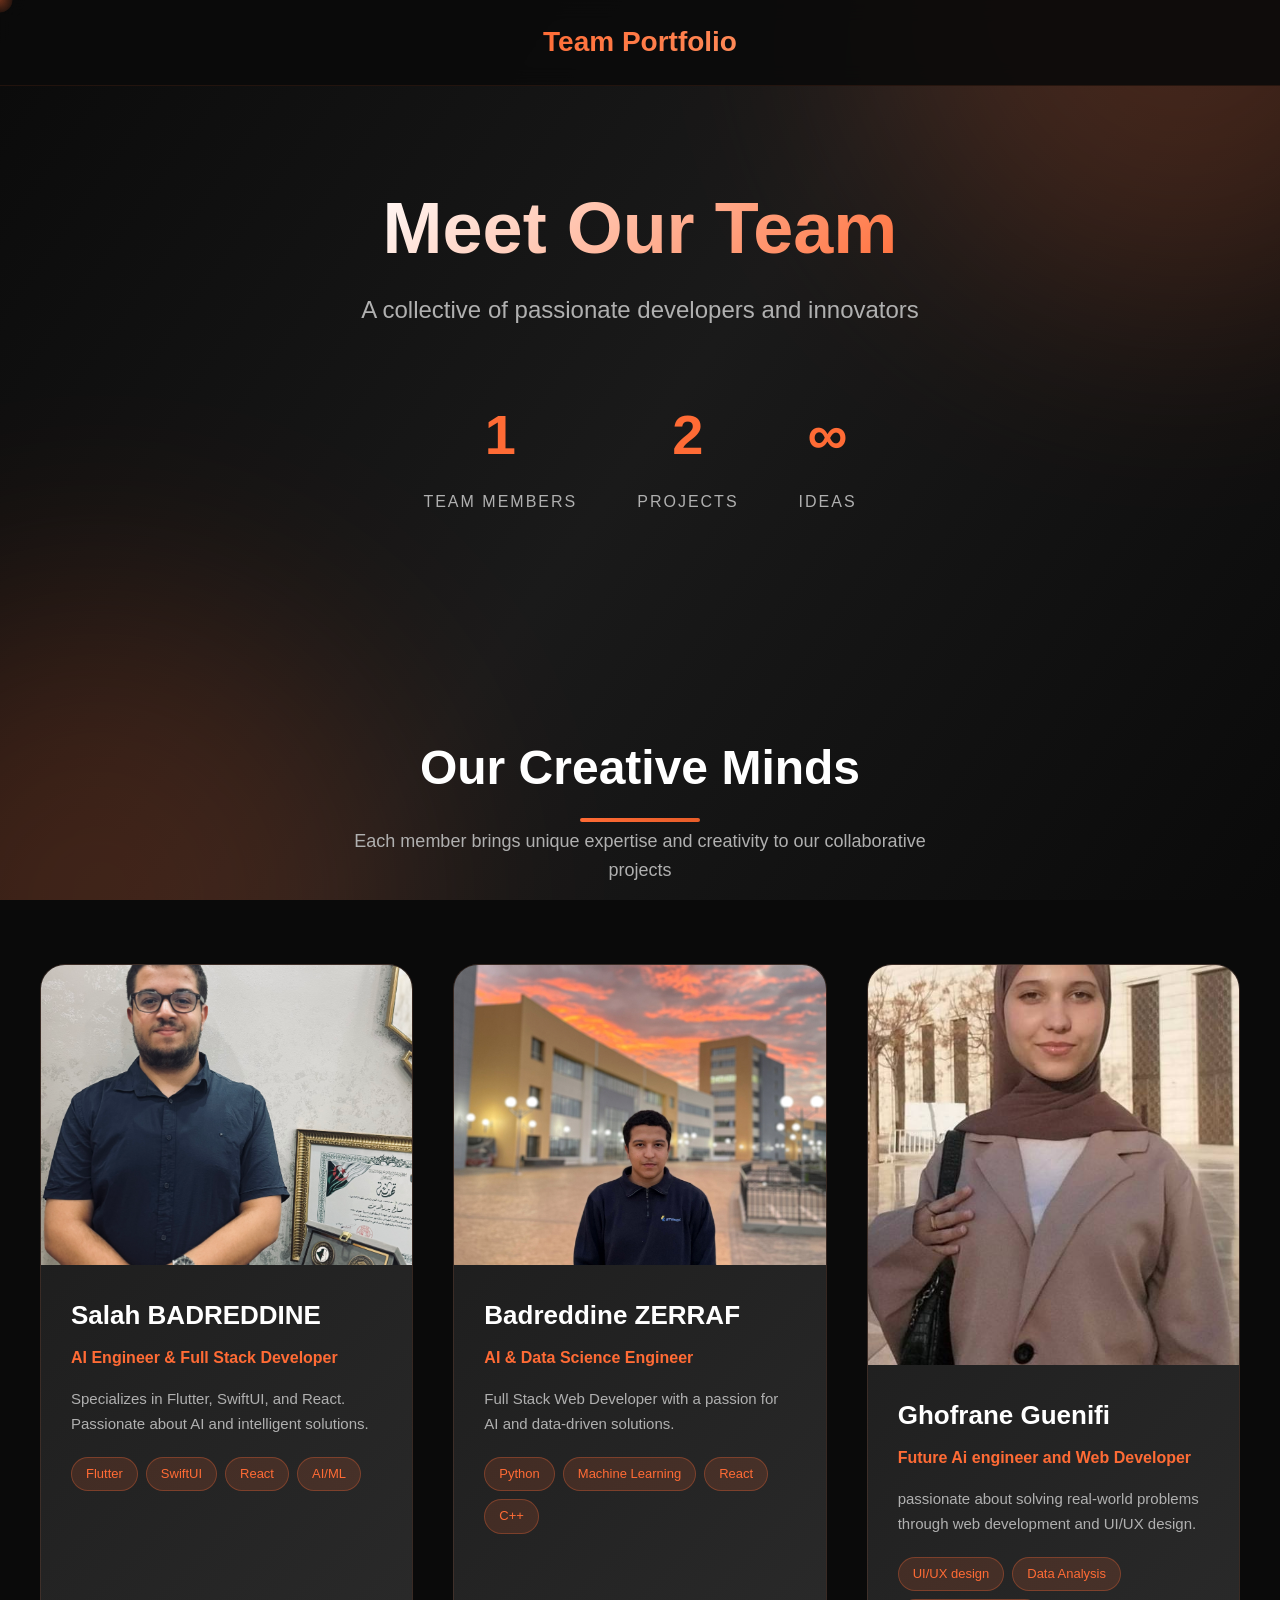
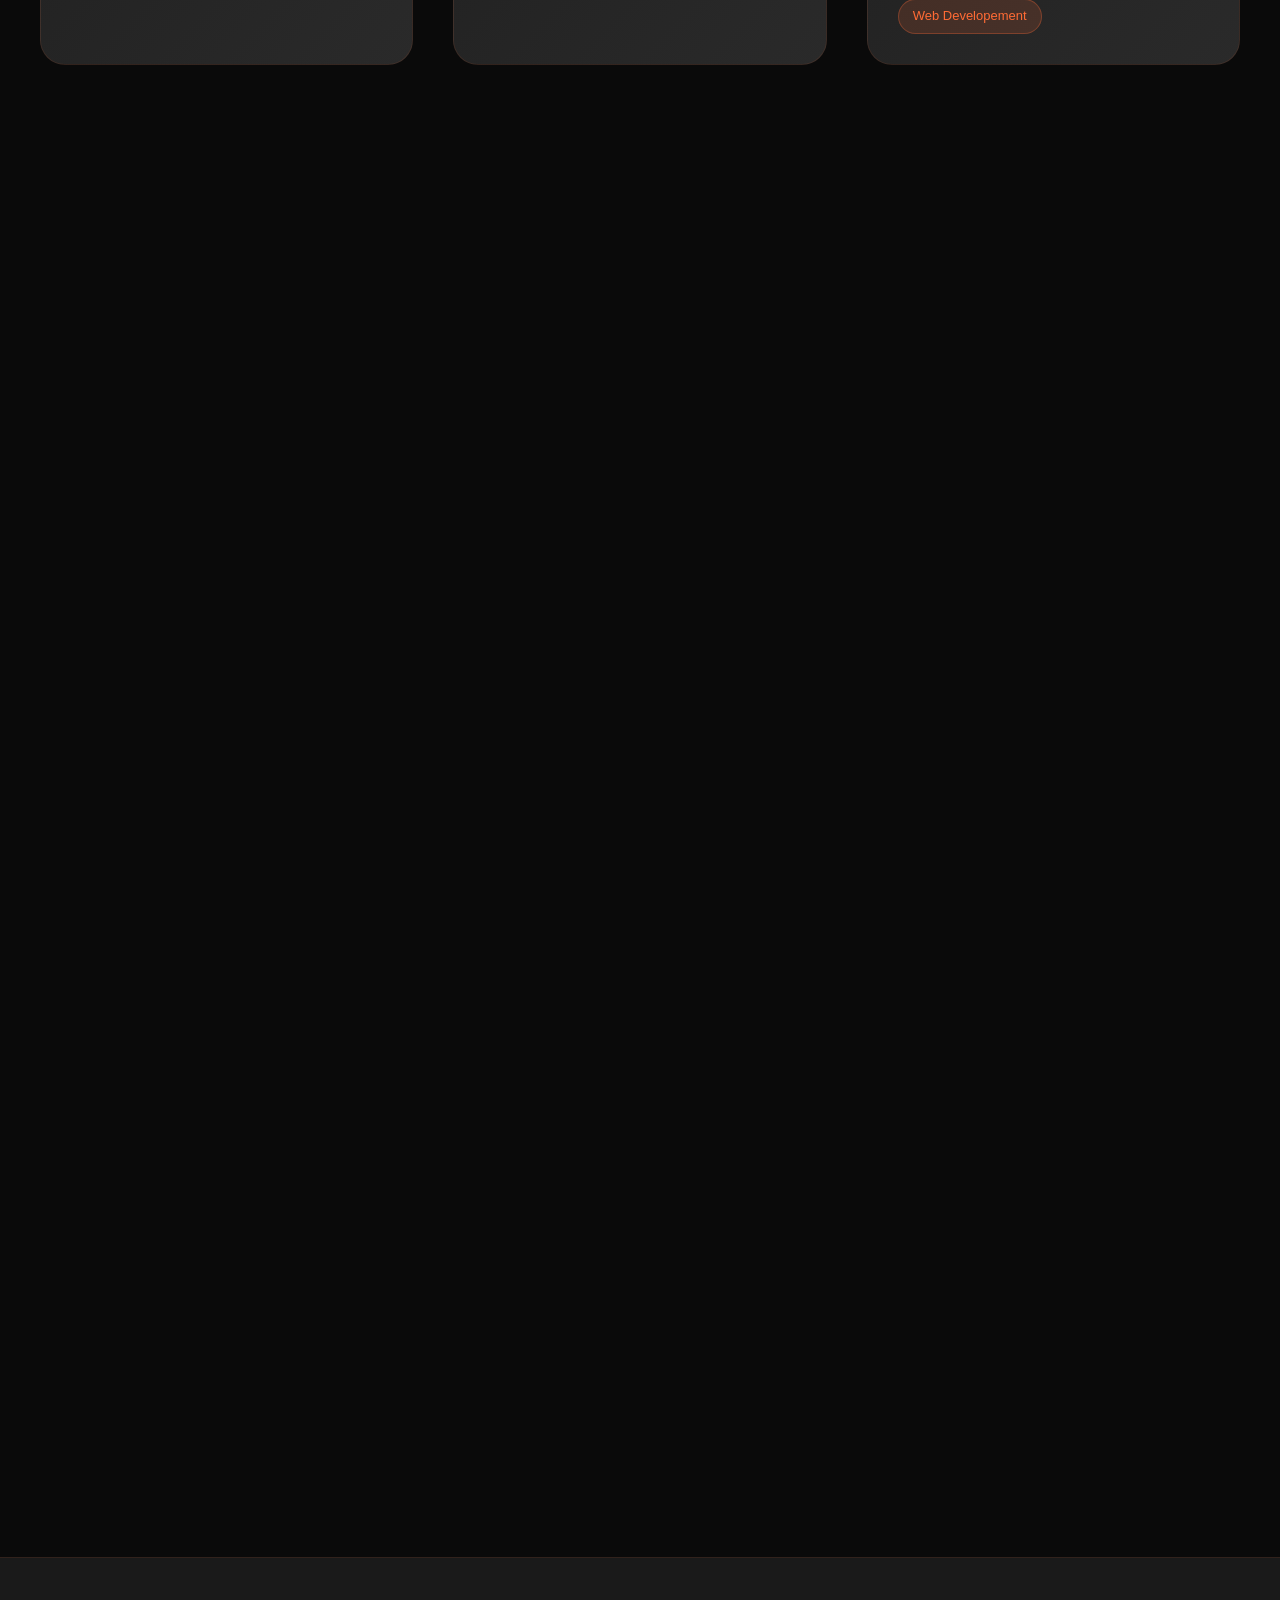
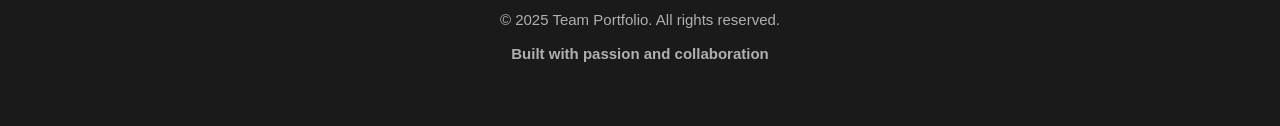
==== index.html @ 2a1b8d7b "fix: merge error" ====
<!DOCTYPE html>
<html lang="en">
<head>
    <meta charset="UTF-8">
    <meta name="viewport" content="width=device-width, initial-scale=1.0">
    <title>Our Team - Portfolio</title>
    <link rel="stylesheet" href="./style.css">
</head>
<body>
    <!-- Animated Background -->
    <div class="bg-animation"></div>
    
    <!-- Navigation -->
    <nav class="navbar">
        <div class="nav-container">
            <div class="logo">Team Portfolio</div>
        </div>
    </nav>

    <!-- Hero Section -->
    <section class="hero">
        <div class="hero-content">
            <h1 class="main-title">Meet Our Team</h1>
            <p class="hero-subtitle">A collective of passionate developers and innovators</p>
            <div class="team-stats">
                <div class="stat">
                    <span class="stat-number">5</span>
                    <span class="stat-label">Team Members</span>
                </div>
                <div class="stat">
                    <span class="stat-number">10+</span>
                    <span class="stat-label">Projects</span>
                </div>
                <div class="stat">
                    <span class="stat-number">∞</span>
                    <span class="stat-label">Ideas</span>
                </div>
            </div>
        </div>
    </section>

    <!-- Team Members Section -->
    <section class="team-section">
        <div class="container">
            <h2 class="section-title">Our Creative Minds</h2>
            <p class="section-description">Each member brings unique expertise and creativity to our collaborative projects</p>
            
            <div class="team-grid">
                <!-- Member 1 - Salah -->
                <a href="./profiles/salah-badreddine.html" class="member-card">
                    <div class="member-image">
                        <img src="./assets/salah.jpg">
                        <div class="member-overlay">
                            <span class="view-portfolio">View Portfolio →</span>
                        </div>
                    </div>
                    <div class="member-info">
                        <h3>Salah BADREDDINE</h3>
                        <p class="member-role">AI Engineer & Full Stack Developer</p>
                        <p class="member-bio">Specializes in Flutter, SwiftUI, and React. Passionate about AI and intelligent solutions.</p>
                        <div class="member-tags">
                            <span class="tag">Flutter</span>
                            <span class="tag">SwiftUI</span>
                            <span class="tag">React</span>
                            <span class="tag">AI/ML</span>
                        </div>
                    </div>
                </a>

                <!-- Member 2 - Badr-eddine -->
                <a href="./profiles/badreddine-zerraf.html" class="member-card">
                    <div class="member-image">
                        <img src="./assets/Badreddine.jpg" alt="Badreddine Zerraf">
                        <div class="member-overlay">
                            <span class="view-portfolio">View Portfolio →</span>
                        </div>
                    </div>
                    <div class="member-info">
                        <h3>Badreddine ZERRAF</h3>
                        <p class="member-role">AI & Data Science Engineer</p>
                        <p class="member-bio">Full Stack Web Developer with a passion for AI and data-driven solutions.</p>
                        <div class="member-tags">
                            <span class="tag">Python</span>
                            <span class="tag">Machine Learning</span>
                            <span class="tag">React</span>
                            <span class="tag">C++</span>
                        </div>
                    </div>
                </a>

                <!-- Member 3 - Placeholder -->
                <a href="./profiles/ghofraneGuenifi.html" class="member-card">
                    <div class="ghofrane-img">
                        <img src="./assets/ghofrane2.jpg">
                        <div class="member-overlay">
                            <span class="view-portfolio">View Portfolio →</span>
                        </div>
                    </div>
                    <div class="member-info">
                        <h3>Ghofrane Guenifi</h3>
                        <p class="member-role">Future Ai engineer and Web Developer</p>
                        <p class="member-bio">passionate about solving real-world problems through web development and UI/UX design.</p>
                        <div class="member-tags">
                            <span class="tag">UI/UX design</span>
                            <span class="tag">Data Analysis</span>
                            <span class="tag">Web Developement</span>
                        </div>
                    </div>
                </a>

                <!-- Member 4 - Placeholder -->
                <a href="./profiles/hassib-tibbeche.html" class="member-card">
                    <div class="member-image">
                        <img src="./assets/hassib-tibbeche.jpg" alt="Abdelhassib Tibbeche">
                        <div class="member-overlay">
                            <span class="view-portfolio">View Portfolio →</span>
                        </div>
                    </div>
                    <div class="member-info">
                        <h3>Abdelhassib Tibbeche</h3>
                        <p class="member-role">Engineer , Web developer ,data scientist</p>
                        <p class="member-bio">Computer Science student focused on web development and practical machine learning. I like clean design, fast code and well-documented projects</p>
                        <div class="member-tags">
                            <span class="tag">Python</span>
                            <span class="tag">Machine Learning</span>
                            <span class="tag">React</span>
                            <span class="tag">C++</span>
                        </div>
                    </div>
                </a>

                <!-- Member 5 - Placeholder -->
                <a href="#" class="member-card">
                    <div class="member-image">
                        <div class="member-overlay">
                            <span class="view-portfolio">View Portfolio →</span>
                        </div>
                        <div class="member-avatar">
                            <span class="avatar-text">TM</span>
                        </div>
                    </div>
                    <div class="member-info">
                        <h3>Team Member 5</h3>
                        <p class="member-role">Role</p>
                        <p class="member-bio">Role Description</p>
                        <div class="member-tags">
                            <span class="tag">Skill 1</span>
                            <span class="tag">Skill 2</span>
                            <span class="tag">Skill 3</span>
                        </div>
                    </div>
                </a>
            </div>
        </div>
    </section>

    <!-- Collaboration Section -->
    <section class="collaboration">
        <div class="container">
            <h2 class="section-title">Collaboration is Our Strength</h2>
            <div class="collab-content">
                <div class="collab-card">
                    <div class="collab-icon">🚀</div>
                    <h3>Innovation First</h3>
                    <p>We push boundaries and explore cutting-edge technologies to deliver exceptional results.</p>
                </div>
                <div class="collab-card">
                    <div class="collab-icon">🤝</div>
                    <h3>Team Synergy</h3>
                    <p>Our diverse skills complement each other, creating a powerhouse of creativity and technical excellence.</p>
                </div>
                <div class="collab-card">
                    <div class="collab-icon">💡</div>
                    <h3>Continuous Learning</h3>
                    <p>We grow together, sharing knowledge and staying ahead in the ever-evolving tech landscape.</p>
                </div>
            </div>
        </div>
    </section>

    <!-- Footer -->
    <footer class="footer">
        <div class="container">
            <p>&copy; 2025 Team Portfolio. All rights reserved.</p>
            <p class="footer-note">Built with passion and collaboration</p>
        </div>
    </footer>

    <script src="./script.js"></script>
</body>
</html>
---- style.css ----
* {
    margin: 0;
    padding: 0;
    box-sizing: border-box;
}

:root {
    --primary-orange: #ff6b35;
    --dark-orange: #e85d29;
    --light-orange: #ff8c5a;
    --black: #0a0a0a;
    --dark-gray: #1a1a1a;
    --mid-gray: #2a2a2a;
    --light-gray: #3a3a3a;
    --text-white: #ffffff;
    --text-gray: #b0b0b0;
}

body {
    font-family: 'Segoe UI', Tahoma, Geneva, Verdana, sans-serif;
    background-color: var(--black);
    color: var(--text-white);
    overflow-x: hidden;
    line-height: 1.6;
}

.container {
    max-width: 1400px;
    margin: 0 auto;
    padding: 0 20px;
}

/* Animated Background */
.bg-animation {
    position: fixed;
    top: 0;
    left: 0;
    width: 100%;
    height: 100%;
    z-index: -1;
    background: linear-gradient(125deg, var(--black) 0%, var(--dark-gray) 50%, var(--black) 100%);
    overflow: hidden;
}

.bg-animation::before,
.bg-animation::after {
    content: '';
    position: absolute;
    width: 600px;
    height: 600px;
    border-radius: 50%;
    filter: blur(120px);
    opacity: 0.2;
    animation: float 25s infinite ease-in-out;
}

.bg-animation::before {
    background: var(--primary-orange);
    top: -300px;
    right: -200px;
    animation-delay: 0s;
}

.bg-animation::after {
    background: var(--dark-orange);
    bottom: -300px;
    left: -200px;
    animation-delay: 12s;
}

@keyframes float {
    0%, 100% { transform: translate(0, 0) scale(1); }
    33% { transform: translate(-150px, 100px) scale(1.2); }
    66% { transform: translate(150px, -100px) scale(0.8); }
}

/* Navigation */
.navbar {
    position: fixed;
    top: 0;
    width: 100%;
    background: rgba(10, 10, 10, 0.9);
    backdrop-filter: blur(10px);
    padding: 20px 0;
    z-index: 1000;
    border-bottom: 1px solid rgba(255, 107, 53, 0.1);
}

.nav-container {
    max-width: 1400px;
    margin: 0 auto;
    padding: 0 20px;
    display: flex;
    justify-content: center;
    align-items: center;
}

.logo {
    font-size: 28px;
    font-weight: bold;
    background: linear-gradient(135deg, var(--primary-orange), var(--light-orange));
    -webkit-background-clip: text;
    -webkit-text-fill-color: transparent;
    background-clip: text;
}

/* Hero Section */
.hero {
    min-height: 70vh;
    display: flex;
    align-items: center;
    justify-content: center;
    padding: 150px 20px 80px;
    text-align: center;
}

.hero-content {
    max-width: 900px;
    animation: fadeInUp 1s ease-out;
}

.main-title {
    font-size: 72px;
    font-weight: 900;
    margin-bottom: 20px;
    background: linear-gradient(135deg, var(--text-white), var(--primary-orange));
    -webkit-background-clip: text;
    -webkit-text-fill-color: transparent;
    background-clip: text;
    line-height: 1.2;
}

.hero-subtitle {
    font-size: 24px;
    color: var(--text-gray);
    margin-bottom: 60px;
}

.team-stats {
    display: flex;
    justify-content: center;
    gap: 60px;
    flex-wrap: wrap;
}

.stat {
    display: flex;
    flex-direction: column;
    align-items: center;
}

.stat-number {
    font-size: 56px;
    font-weight: 900;
    color: var(--primary-orange);
    margin-bottom: 10px;
}

.stat-label {
    font-size: 16px;
    color: var(--text-gray);
    text-transform: uppercase;
    letter-spacing: 2px;
}

@keyframes fadeInUp {
    from {
        opacity: 0;
        transform: translateY(40px);
    }
    to {
        opacity: 1;
        transform: translateY(0);
    }
}

/* Team Section */
.team-section {
    padding: 100px 20px;
}

.section-title {
    font-size: 48px;
    text-align: center;
    margin-bottom: 20px;
    position: relative;
}

.section-title::after {
    content: '';
    position: absolute;
    bottom: -15px;
    left: 50%;
    transform: translateX(-50%);
    width: 120px;
    height: 4px;
    background: linear-gradient(90deg, var(--primary-orange), var(--dark-orange));
    border-radius: 2px;
}

.section-description {
    text-align: center;
    font-size: 18px;
    color: var(--text-gray);
    max-width: 600px;
    margin: 0 auto 80px;
}

.team-grid {
    display: grid;
    grid-template-columns: repeat(3, 1fr);
    gap: 40px;
    margin-top: 60px;
    max-width: 1200px;
    margin-left: auto;
    margin-right: auto;
}

.team-grid .member-card {
    width: 100%;
    max-width: none;
}

.team-grid .member-card:nth-child(4) {
    grid-column: 1 / 2;
}

.team-grid .member-card:nth-child(5) {
    grid-column: 2 / 3;
}

.member-card {
    background: linear-gradient(135deg, var(--dark-gray), var(--mid-gray));
    border-radius: 25px;
    overflow: hidden;
    transition: all 0.4s cubic-bezier(0.4, 0, 0.2, 1);
    border: 1px solid rgba(255, 107, 53, 0.1);
    text-decoration: none;
    display: block;
    position: relative;
}

.member-card::before {
    content: '';
    position: absolute;
    top: 0;
    left: 0;
    right: 0;
    bottom: 0;
    background: linear-gradient(135deg, rgba(255, 107, 53, 0.1), transparent);
    opacity: 0;
    transition: opacity 0.4s;
    pointer-events: none;
}

.member-card:hover {
    transform: translateY(-15px) scale(1.02);
    border-color: var(--primary-orange);
    box-shadow: 0 25px 60px rgba(255, 107, 53, 0.3);
}

.member-card:hover::before {
    opacity: 1;
}

.member-image {
    height: 300px;
    background: linear-gradient(135deg, var(--light-gray), var(--dark-gray));
    position: relative;
    overflow: hidden;
    display: flex;
    align-items: center;
    justify-content: center;
}

.ghofrane-img {
    height: 400px;
    background: linear-gradient(135deg, var(--light-gray), var(--dark-gray));
    position: relative;
    overflow: hidden;
    display: flex;
    align-items: center;
    justify-content: center;
}


.member-image img {
    width: 100%;
    height: 100%;
    object-fit: cover;
    position: absolute;
    top: 0;
    left: 0;
    z-index: 1;
}

.ghofrane-img img{
    width: 100%;
    height: 100%;
    object-fit: cover;
    position: absolute;
    top: 0;
    left: 0;
    z-index: 1;
}

.member-avatar {
    width: 150px;
    height: 150px;
    border-radius: 50%;
    background: linear-gradient(135deg, var(--primary-orange), var(--dark-orange));
    display: flex;
    align-items: center;
    justify-content: center;
    box-shadow: 0 20px 40px rgba(255, 107, 53, 0.4);
    transition: all 0.4s;
    position: relative;
    z-index: 2;
}

.member-card:hover .member-avatar {
    transform: scale(1.1) rotate(5deg);
}

.avatar-text {
    font-size: 48px;
    font-weight: 900;
    color: var(--text-white);
}

.member-overlay {
    position: absolute;
    top: 0;
    left: 0;
    right: 0;
    bottom: 0;
    background: rgba(255, 107, 53, 0.95);
    display: flex;
    align-items: center;
    justify-content: center;
    opacity: 0;
    transition: opacity 0.4s;
    z-index: 3;
}

.member-card:hover .member-overlay {
    opacity: 1;
}

.view-portfolio {
    color: var(--text-white);
    font-size: 20px;
    font-weight: 700;
    letter-spacing: 1px;
}

.member-info {
    padding: 30px;
}

.member-info h3 {
    font-size: 26px;
    margin-bottom: 8px;
    color: var(--text-white);
}

.member-role {
    color: var(--primary-orange);
    font-size: 16px;
    font-weight: 600;
    margin-bottom: 15px;
}

.member-bio {
    color: var(--text-gray);
    font-size: 15px;
    line-height: 1.7;
    margin-bottom: 20px;
}

.member-tags {
    display: flex;
    gap: 8px;
    flex-wrap: wrap;
}

.tag {
    background: rgba(255, 107, 53, 0.15);
    color: var(--primary-orange);
    padding: 6px 14px;
    border-radius: 20px;
    font-size: 13px;
    border: 1px solid rgba(255, 107, 53, 0.3);
    font-weight: 500;
}

/* Collaboration Section */
.collaboration {
    padding: 100px 20px;
    background: linear-gradient(180deg, var(--black) 0%, var(--dark-gray) 100%);
}

.collab-content {
    display: grid;
    grid-template-columns: repeat(auto-fit, minmax(300px, 1fr));
    gap: 40px;
    margin-top: 60px;
}

.collab-card {
    background: linear-gradient(135deg, var(--dark-gray), var(--mid-gray));
    padding: 50px 40px;
    border-radius: 25px;
    text-align: center;
    transition: all 0.4s;
    border: 1px solid rgba(255, 107, 53, 0.1);
}

.collab-card:hover {
    transform: translateY(-10px);
    border-color: var(--primary-orange);
    box-shadow: 0 20px 50px rgba(255, 107, 53, 0.3);
}

.collab-icon {
    font-size: 60px;
    margin-bottom: 25px;
}

.collab-card h3 {
    font-size: 24px;
    margin-bottom: 15px;
    color: var(--text-white);
}

.collab-card p {
    color: var(--text-gray);
    line-height: 1.8;
    font-size: 16px;
}

/* Footer */
.footer {
    padding: 50px 20px;
    text-align: center;
    border-top: 1px solid rgba(255, 107, 53, 0.1);
    background: var(--dark-gray);
}

.footer p {
    color: var(--text-gray);
    margin-bottom: 10px;
    font-size: 15px;
}

.footer-note {
    color: var(--primary-orange);
    font-size: 14px;
    font-weight: 600;
}

/* Responsive Design */
@media (max-width: 1024px) {
    .team-grid {
        grid-template-columns: repeat(2, 1fr);
    }
    
    .team-grid .member-card:nth-child(4) {
        grid-column: 1 / 2;
    }
    
    .team-grid .member-card:nth-child(5) {
        grid-column: 2 / 3;
    }
}

@media (max-width: 768px) {
    .main-title {
        font-size: 48px;
    }

    .hero-subtitle {
        font-size: 18px;
    }

    .team-stats {
        gap: 40px;
    }

    .stat-number {
        font-size: 42px;
    }

    .section-title {
        font-size: 36px;
    }

    .team-grid {
        grid-template-columns: 1fr;
        gap: 30px;
    }
    
    .team-grid .member-card:nth-child(4),
    .team-grid .member-card:nth-child(5) {
        grid-column: 1;
    }

    .collab-content {
        grid-template-columns: 1fr;
    }

    .member-avatar {
        width: 120px;
        height: 120px;
    }

    .avatar-text {
        font-size: 40px;
    }
}

@media (max-width: 480px) {
    .main-title {
        font-size: 36px;
    }

    .hero {
        min-height: 60vh;
        padding: 120px 20px 60px;
    }

    .team-stats {
        flex-direction: column;
        gap: 30px;
    }
}
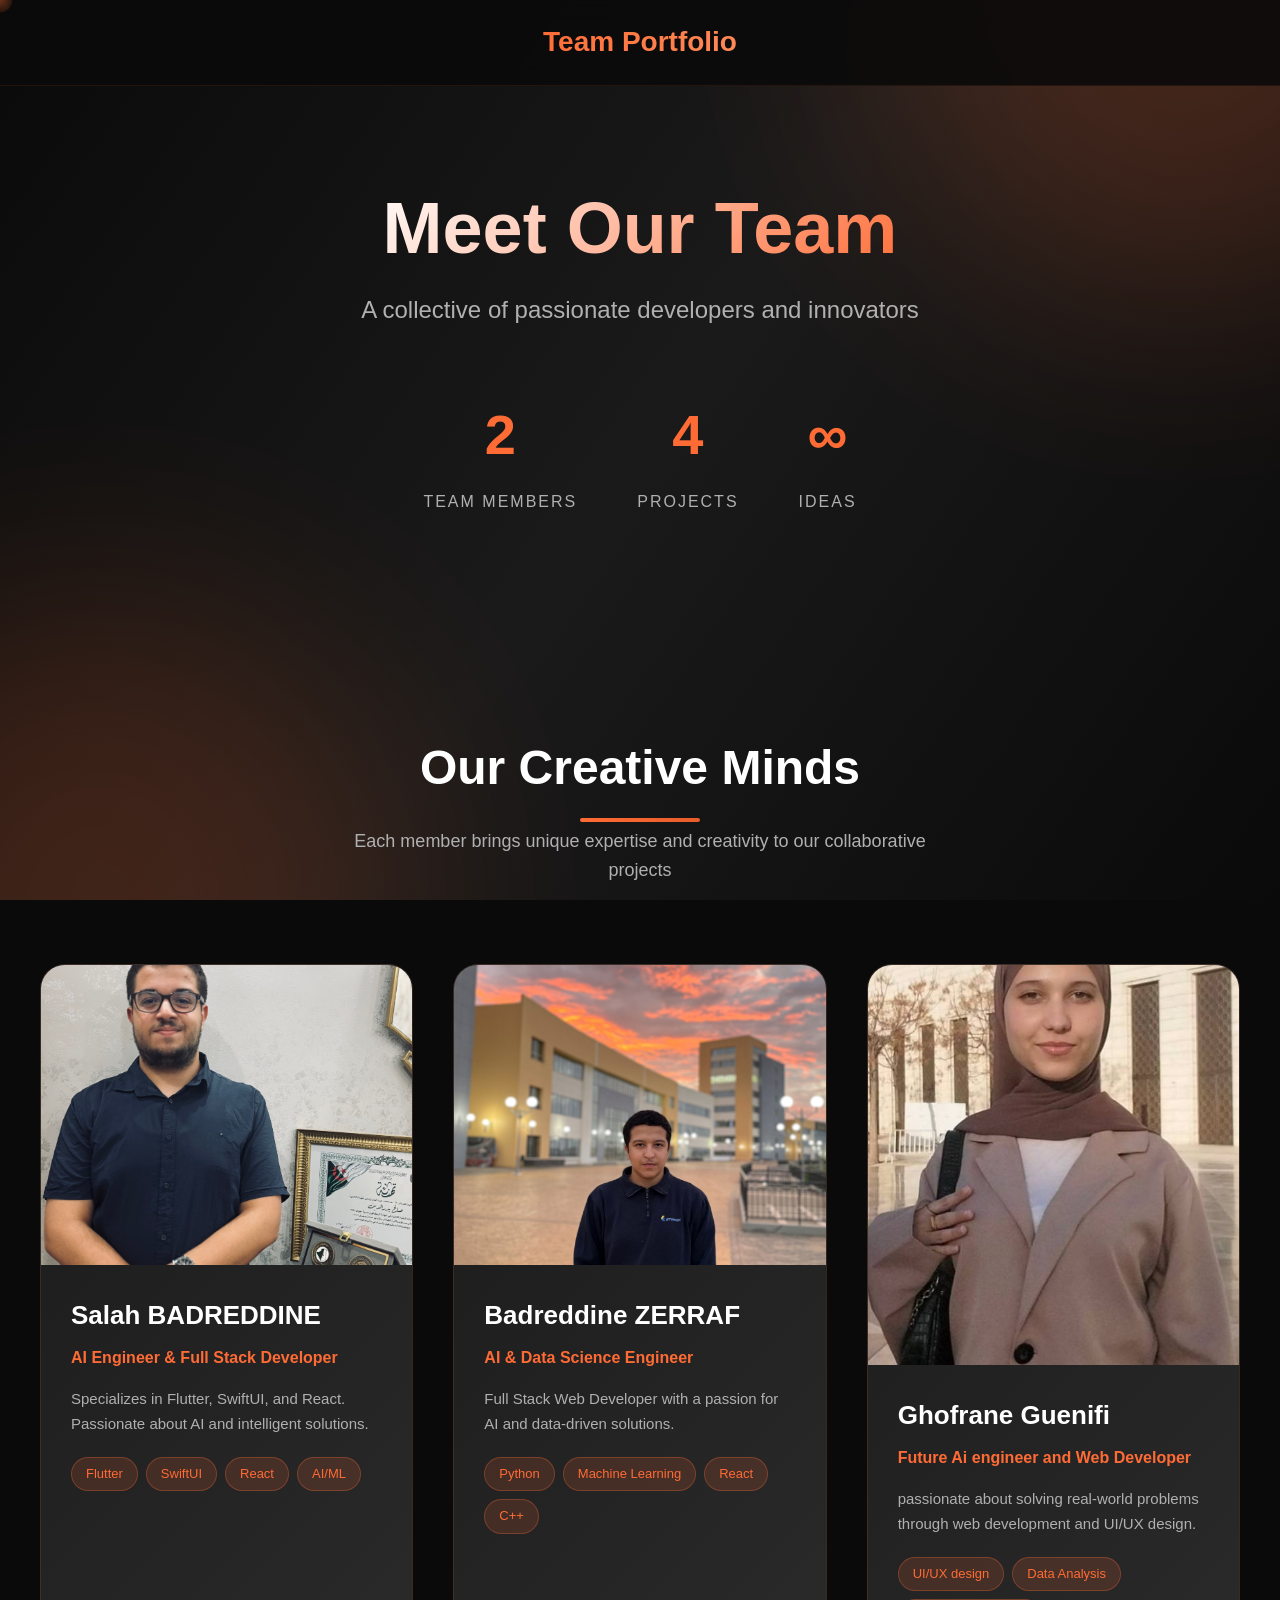
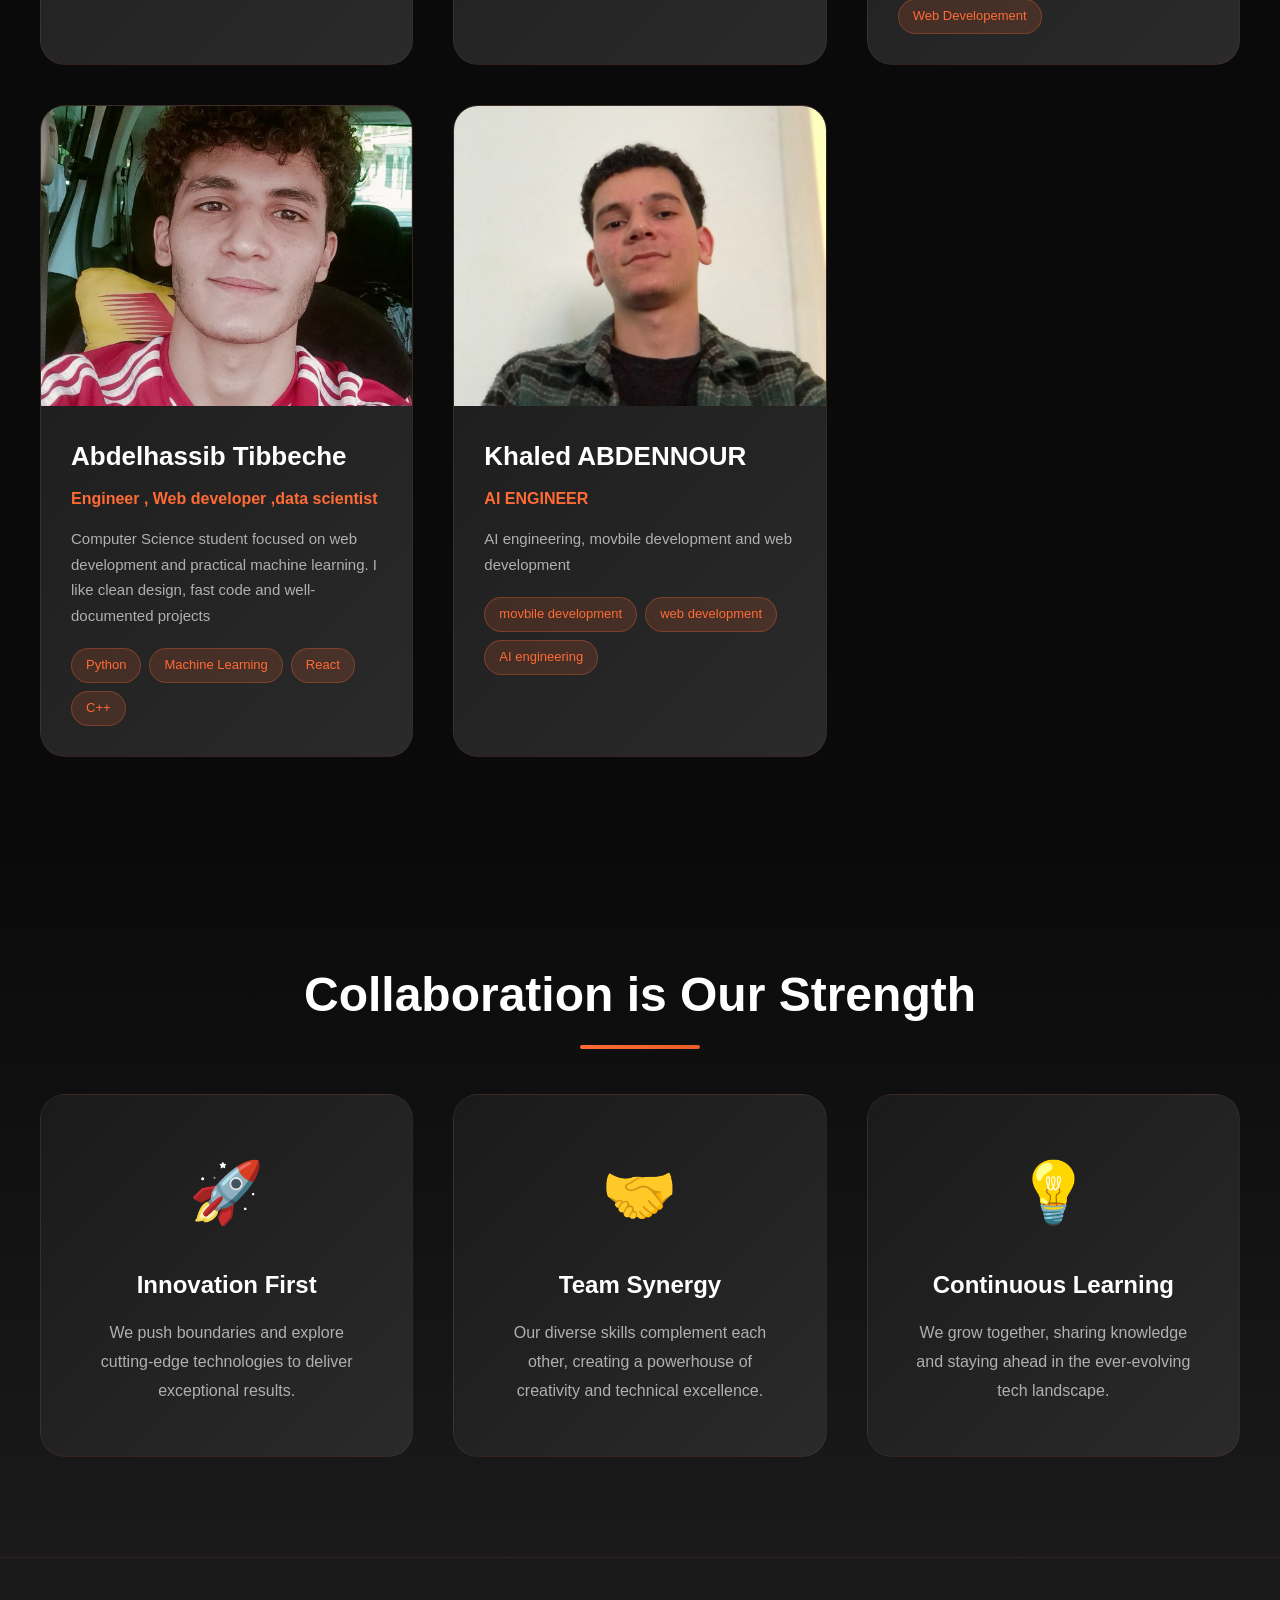
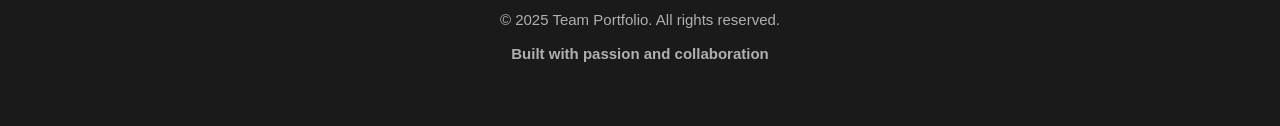
==== commit 28f91268: "fix:added the path for the portfolio page and photo profile" ====
--- a/index.html
+++ b/index.html
@@ -129,24 +129,22 @@
                     </div>
                 </a>
 
-                <!-- Member 5 - Placeholder -->
-                <a href="#" class="member-card">
+                <!-- Member 5 - khaled -->
+                <a href="./profiles/khaled-abdennour.html" class="member-card">
                     <div class="member-image">
+                        <img src="./assets/khaled.jpg" alt="Abdelhassib Tibbeche">
                         <div class="member-overlay">
                             <span class="view-portfolio">View Portfolio →</span>
                         </div>
-                        <div class="member-avatar">
-                            <span class="avatar-text">TM</span>
-                        </div>
                     </div>
                     <div class="member-info">
-                        <h3>Team Member 5</h3>
-                        <p class="member-role">Role</p>
-                        <p class="member-bio">Role Description</p>
+                        <h3>Khaled ABDENNOUR</h3>
+                        <p class="member-role">AI ENGINEER</p>
+                        <p class="member-bio">AI engineering, movbile development and web development </p>
                         <div class="member-tags">
-                            <span class="tag">Skill 1</span>
-                            <span class="tag">Skill 2</span>
-                            <span class="tag">Skill 3</span>
+                            <span class="tag">movbile development</span>
+                            <span class="tag">web development</span>
+                            <span class="tag">AI engineering</span>
                         </div>
                     </div>
                 </a>
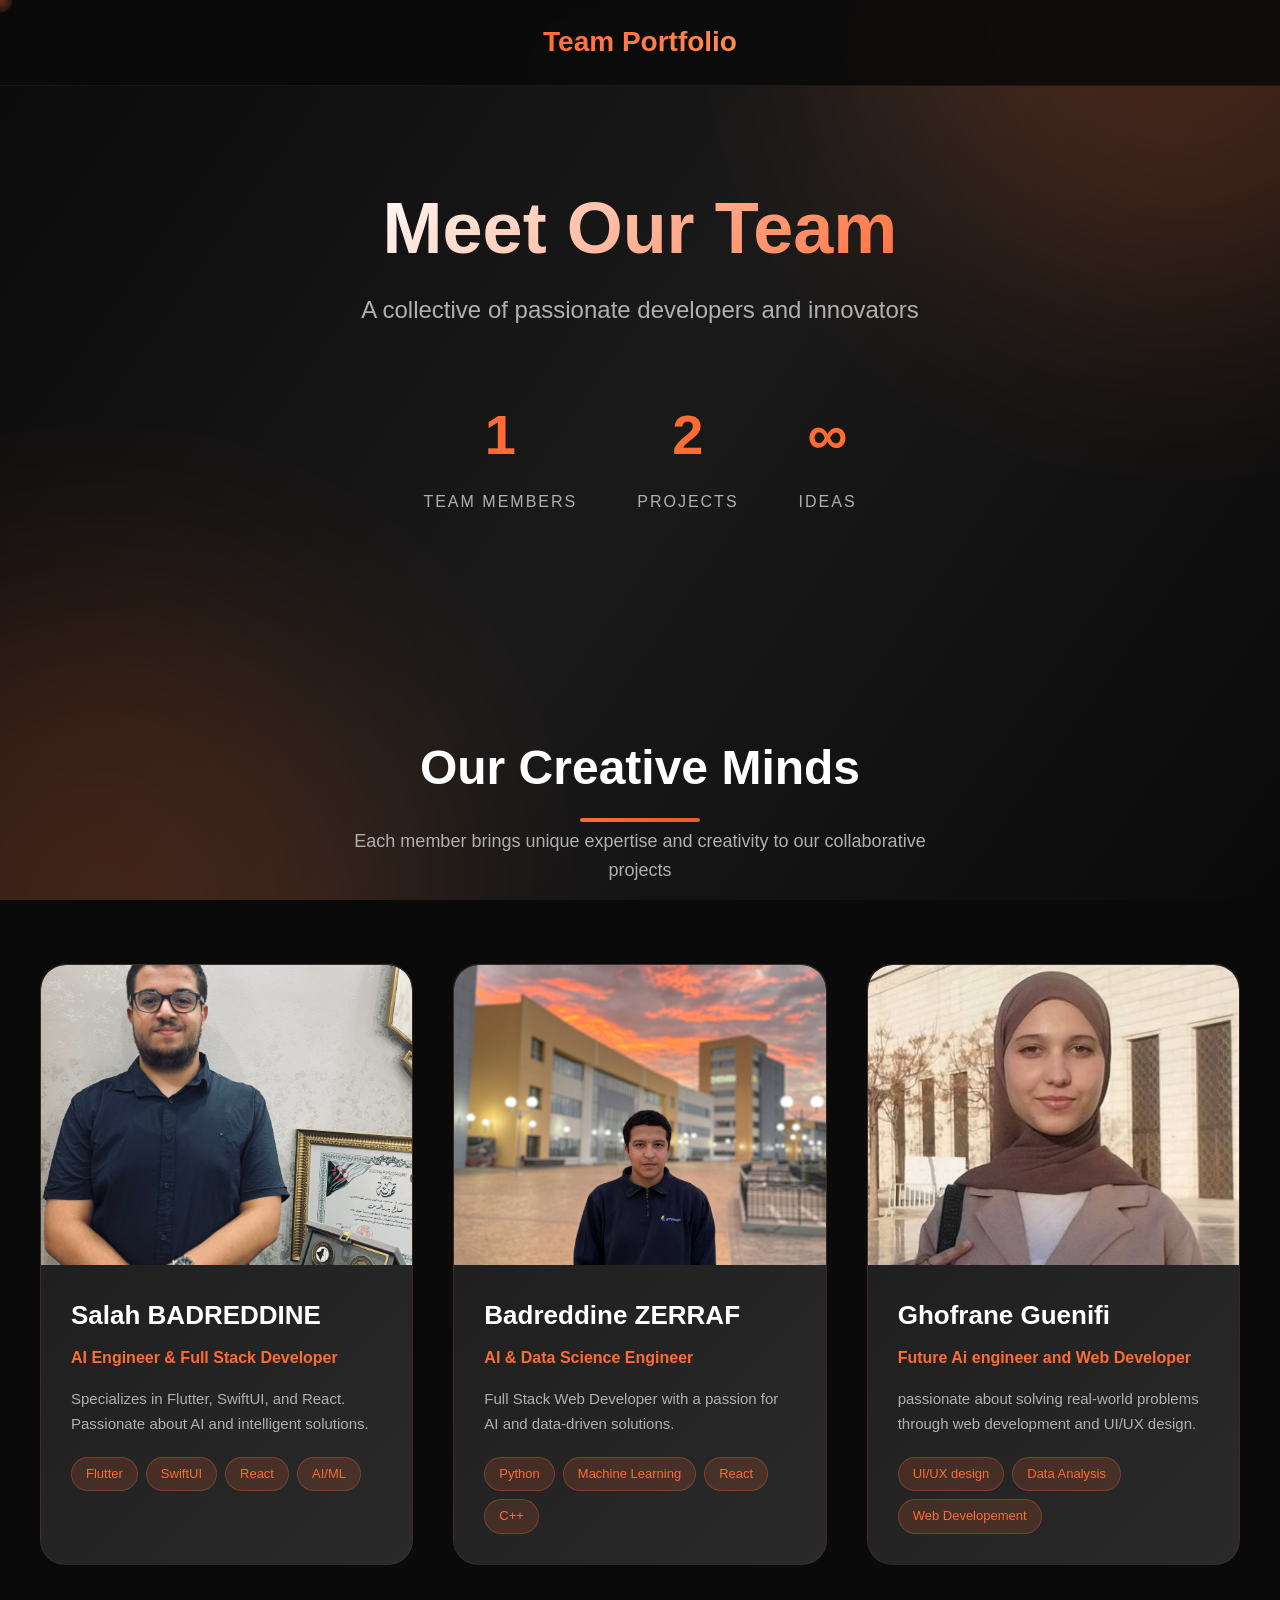
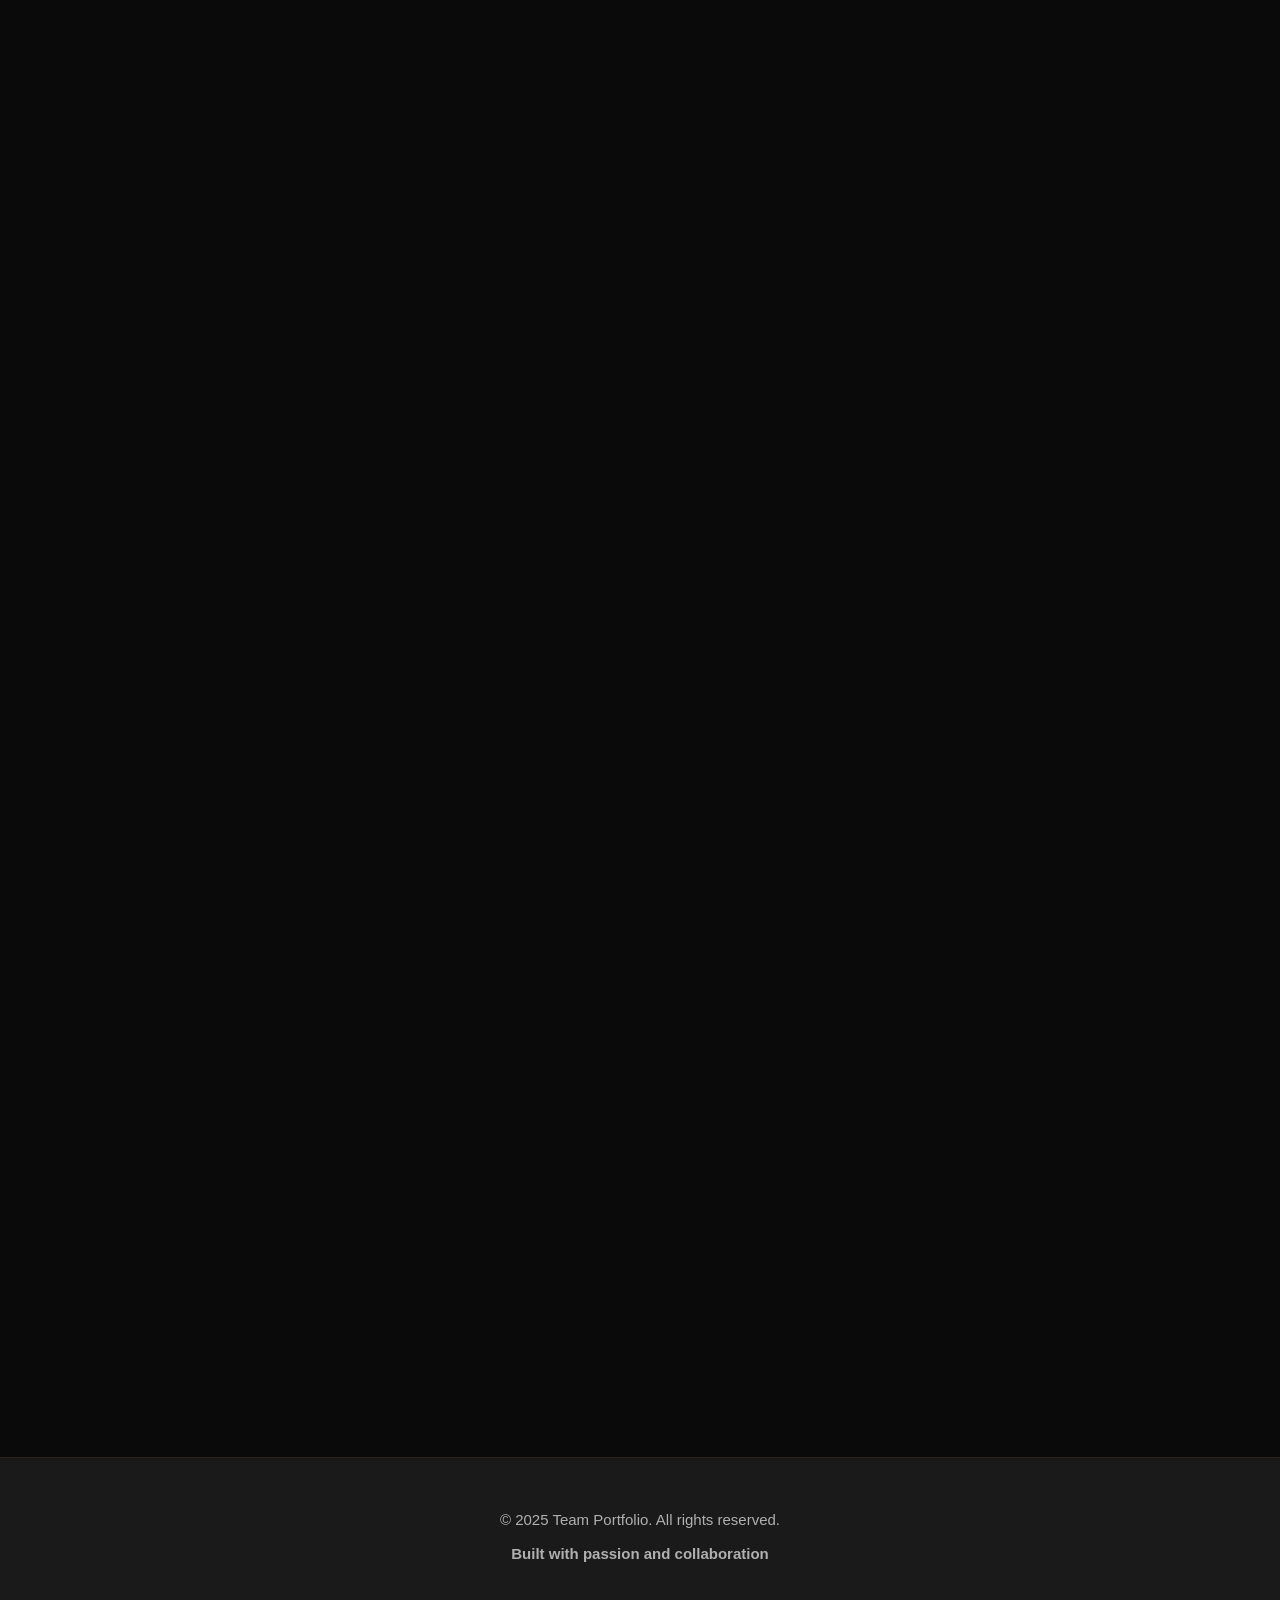
==== commit 8725d5b7: "style: improve team member card layout on index page" ====
--- a/index.html
+++ b/index.html
@@ -90,8 +90,8 @@
 
                 <!-- Member 3 - Placeholder -->
                 <a href="./profiles/ghofraneGuenifi.html" class="member-card">
-                    <div class="ghofrane-img">
-                        <img src="./assets/ghofrane2.jpg">
+                    <div class="ghofrane-image">
+                        <img src="./assets/ghofrane2.jpg" alt="Ghofrane Guenifi">
                         <div class="member-overlay">
                             <span class="view-portfolio">View Portfolio →</span>
                         </div>
--- a/style.css
+++ b/style.css
@@ -264,45 +264,42 @@
 }
 
 .member-image {
-    height: 300px;
-    background: linear-gradient(135deg, var(--light-gray), var(--dark-gray));
-    position: relative;
-    overflow: hidden;
-    display: flex;
-    align-items: center;
-    justify-content: center;
-}
-
-.ghofrane-img {
-    height: 400px;
-    background: linear-gradient(135deg, var(--light-gray), var(--dark-gray));
-    position: relative;
-    overflow: hidden;
-    display: flex;
-    align-items: center;
-    justify-content: center;
-}
-
+  width: 100%;
+  height: 300px; 
+  position: relative;
+  overflow: hidden;
+  border-radius: 25px 25px 0 0;
+}
 
 .member-image img {
+  position: absolute;
+  top: 0;
+  left: 0;
+  width: 100%;
+  height: 100%;
+  object-fit: cover;       
+  object-position: center; 
+}
+
+.ghofrane-image {
+  width: 100%;
+  height: 300px; 
+  position: relative;
+  overflow: hidden;
+  border-radius: 25px 25px 0 0;
+}
+
+.ghofrane-image img {
     width: 100%;
     height: 100%;
     object-fit: cover;
+    object-position: center top; 
     position: absolute;
     top: 0;
     left: 0;
     z-index: 1;
 }
 
-.ghofrane-img img{
-    width: 100%;
-    height: 100%;
-    object-fit: cover;
-    position: absolute;
-    top: 0;
-    left: 0;
-    z-index: 1;
-}
 
 .member-avatar {
     width: 150px;
